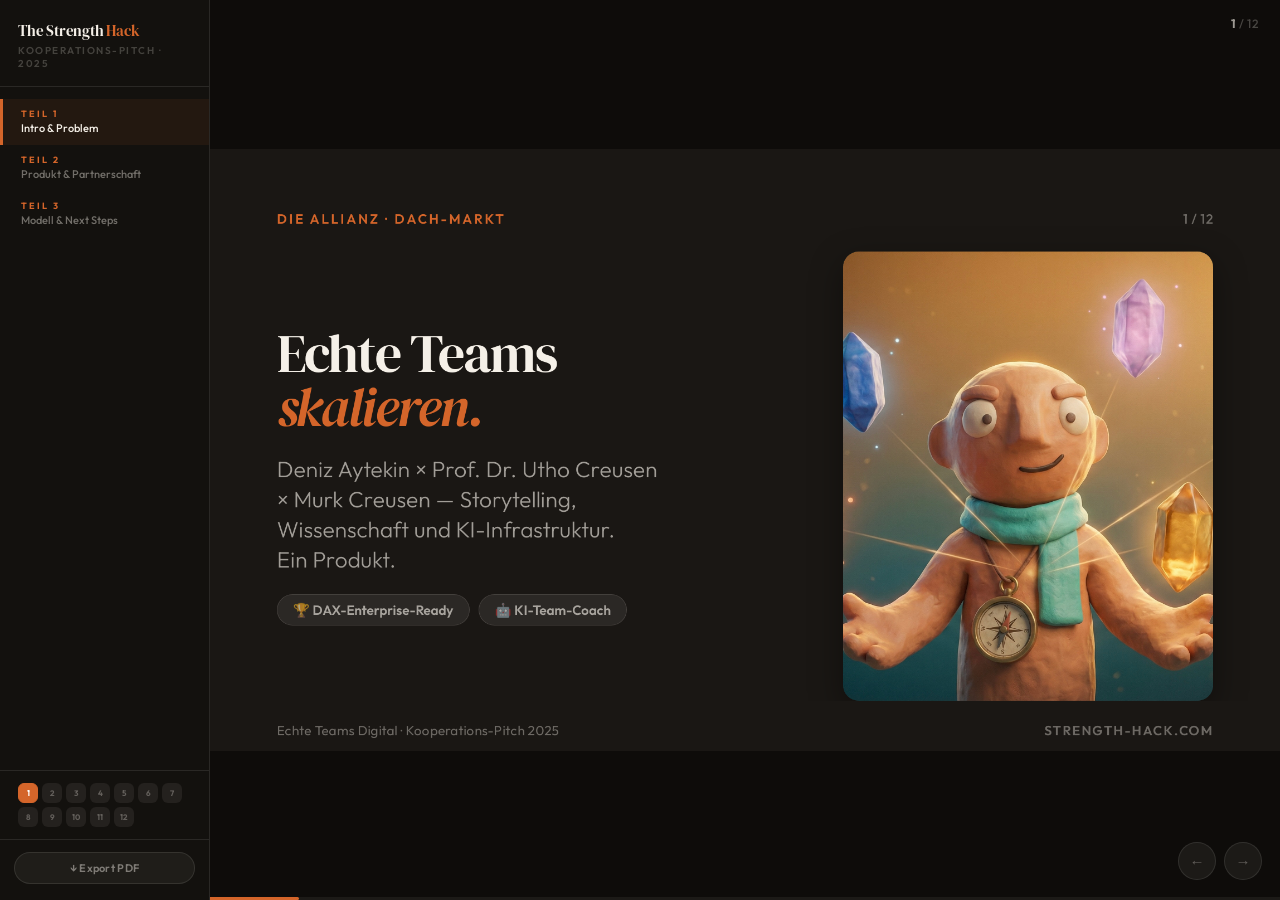
==== deniz-pitch.html @ 10a2f0cb "Convert deniz-pitch_1.html to Strength Hack HTML format Redesigns the 12-slide Echte Teams Digital p" ====
<!DOCTYPE html>
<html lang="de">
<head>
<meta charset="UTF-8">
<meta name="viewport" content="width=device-width, initial-scale=1.0">
<title>Echte Teams Digital — Kooperations-Pitch 2025</title>
<link rel="preconnect" href="https://fonts.googleapis.com">
<link rel="preconnect" href="https://fonts.gstatic.com" crossorigin>
<link href="https://fonts.googleapis.com/css2?family=DM+Serif+Display:ital@0;1&family=Outfit:wght@300;400;500;600;700&display=swap" rel="stylesheet">
<style>
/* ============================================================
   Echte Teams Digital — Kooperations-Pitch
   Canvas: 1920 × 1080 px, scaled to viewport by JS
   Sidebar: 210 px | Stage: remainder
   ============================================================ */

:root {
  --font-dm-serif: 'DM Serif Display', Georgia, 'Times New Roman', serif;
  --font-outfit:   'Outfit', -apple-system, BlinkMacSystemFont, sans-serif;

  /* Brand */
  --orange:       #D4652A;
  --orange-soft:  rgba(212,101,42,0.12);
  --orange-line:  rgba(212,101,42,0.30);
  --charcoal:     #1A1714;
  --card-dark:    #242018;
  --cream:        #FDFBF7;
  --beige:        #F5F0E8;
  --ink:          #2C2824;
  --ink-2:        #7A7168;
  --on-dark:      #F5F0E8;
  --on-dark-2:    rgba(245,240,232,0.62);
  --on-dark-3:    rgba(245,240,232,0.38);
  --on-dark-line: rgba(245,240,232,0.10);

  /* Type scale — 1920 × 1080 projection */
  --type-display: 132px;
  --type-title:    88px;
  --type-h2:       72px;
  --type-quote:    56px;
  --type-stat:    220px;
  --type-sub:      40px;
  --type-body:     30px;
  --type-small:    24px;
  --type-eyebrow:  24px;

  /* Spacing */
  --pad-x:      120px;
  --pad-top:    110px;
  --pad-bottom:  90px;
  --gap-title:   44px;
  --gap-item:    28px;

  --sidebar-w:  210px;
}

*, *::before, *::after { margin: 0; padding: 0; box-sizing: border-box; }
html, body {
  height: 100vh; width: 100vw;
  overflow: hidden;
  background: #0E0C0A;
  font-family: var(--font-outfit);
  -webkit-font-smoothing: antialiased;
  -moz-osx-font-smoothing: grayscale;
}

/* ══════════════════════════════════════════════════════════════
   APP SHELL
   ══════════════════════════════════════════════════════════════ */
.app { display: flex; height: 100vh; width: 100vw; }

/* ══════════════════════════════════════════════════════════════
   SIDEBAR
   ══════════════════════════════════════════════════════════════ */
.sidebar {
  width: var(--sidebar-w);
  flex-shrink: 0;
  background: #13110e;
  border-right: 1px solid var(--on-dark-line);
  display: flex;
  flex-direction: column;
  overflow: hidden;
  z-index: 10;
}

.sb-logo {
  padding: 20px 18px 16px;
  border-bottom: 1px solid var(--on-dark-line);
  flex-shrink: 0;
}
.sb-logo-name {
  font-family: var(--font-dm-serif);
  font-size: 15px;
  color: var(--on-dark);
  letter-spacing: -0.2px;
}
.sb-logo-name span { color: var(--orange); }
.sb-logo-sub {
  font-size: 10px;
  font-weight: 600;
  letter-spacing: 1.5px;
  text-transform: uppercase;
  color: rgba(245,240,232,0.22);
  margin-top: 3px;
}

.sb-chapters { flex: 1; overflow-y: auto; padding: 12px 0; }
.sb-ch {
  padding: 9px 18px;
  cursor: pointer;
  border-left: 3px solid transparent;
  transition: all 0.2s;
}
.sb-ch:hover { background: rgba(245,240,232,0.04); }
.sb-ch.active {
  border-left-color: var(--orange);
  background: rgba(212,101,42,0.08);
}
.sb-ch-num {
  font-size: 9px;
  font-weight: 700;
  letter-spacing: 2px;
  text-transform: uppercase;
  color: var(--orange);
  margin-bottom: 2px;
}
.sb-ch-title {
  font-size: 11px;
  font-weight: 500;
  color: rgba(245,240,232,0.42);
  line-height: 1.35;
}
.sb-ch.active .sb-ch-title { color: var(--on-dark); }

.sb-dots {
  padding: 12px 18px;
  border-top: 1px solid var(--on-dark-line);
  flex-shrink: 0;
}
.sb-dots-wrap { display: flex; flex-wrap: wrap; gap: 4px; }
.sb-dot {
  width: 20px;
  height: 20px;
  border-radius: 6px;
  background: rgba(245,240,232,0.07);
  border: 1px solid transparent;
  display: flex;
  align-items: center;
  justify-content: center;
  font-size: 8px;
  font-weight: 700;
  color: rgba(245,240,232,0.3);
  cursor: pointer;
  transition: all 0.2s;
}
.sb-dot:hover { background: rgba(245,240,232,0.14); }
.sb-dot.active { background: var(--orange); color: #fff; border-color: var(--orange); }

.sb-footer {
  padding: 12px 14px 16px;
  border-top: 1px solid var(--on-dark-line);
  flex-shrink: 0;
  display: flex;
  flex-direction: column;
  gap: 6px;
}
.mode-btn {
  display: flex;
  align-items: center;
  justify-content: center;
  gap: 7px;
  padding: 8px 12px;
  border-radius: 980px;
  border: 1px solid var(--on-dark-line);
  background: rgba(245,240,232,0.05);
  cursor: pointer;
  font-family: var(--font-outfit);
  font-size: 11px;
  font-weight: 600;
  color: rgba(245,240,232,0.45);
  letter-spacing: 0.3px;
  transition: all 0.2s ease;
}
.mode-btn:hover { background: rgba(245,240,232,0.1); color: rgba(245,240,232,0.7); }

/* ══════════════════════════════════════════════════════════════
   STAGE
   ══════════════════════════════════════════════════════════════ */
.stage {
  flex: 1;
  position: relative;
  overflow: hidden;
  background: #0E0C0A;
}

.counter {
  position: absolute;
  top: 16px;
  right: 22px;
  z-index: 50;
  font-size: 12px;
  font-weight: 500;
  letter-spacing: 0.5px;
  color: rgba(245,240,232,0.25);
  pointer-events: none;
}
.counter .n { color: rgba(245,240,232,0.62); font-weight: 700; }

.arr {
  position: absolute;
  bottom: 20px;
  z-index: 50;
  width: 38px;
  height: 38px;
  border-radius: 50%;
  background: rgba(245,240,232,0.06);
  border: 1px solid var(--on-dark-line);
  display: flex;
  align-items: center;
  justify-content: center;
  cursor: pointer;
  color: rgba(245,240,232,0.32);
  font-size: 15px;
  transition: all 0.2s;
  user-select: none;
}
.arr:hover { background: rgba(212,101,42,0.18); border-color: rgba(212,101,42,0.4); color: var(--orange); }
.arr-prev { right: 64px; }
.arr-next { right: 18px; }

/* ══════════════════════════════════════════════════════════════
   SLIDES WRAPPER
   ══════════════════════════════════════════════════════════════ */
.slides-wrap {
  position: absolute;
  inset: 0;
}

/* ══════════════════════════════════════════════════════════════
   SLIDE BASE — 1920 × 1080 fixed canvas
   ══════════════════════════════════════════════════════════════ */
.slide {
  position: absolute;
  width: 1920px;
  height: 1080px;
  background: var(--charcoal);
  color: var(--on-dark);
  overflow: hidden;
  opacity: 0;
  pointer-events: none;
  will-change: transform;
  font-family: var(--font-outfit);
  -webkit-font-smoothing: antialiased;
}
.slide.active { opacity: 1; pointer-events: auto; }
.slide.beige  { background: var(--beige);  color: var(--ink); }
.slide.light  { background: var(--cream);  color: var(--ink); }

/* ══════════════════════════════════════════════════════════════
   FRAME — clipped above the bottom-bar zone
   ══════════════════════════════════════════════════════════════ */
.frame {
  position: absolute;
  top: 0; left: 0; right: 0;
  bottom: var(--pad-bottom);
  padding: var(--pad-top) var(--pad-x) 0;
  display: flex;
  flex-direction: column;
  overflow: hidden;
}
.frame.between { justify-content: space-between; }
.frame.center  { justify-content: center; align-items: center; }

/* ══════════════════════════════════════════════════════════════
   TOP BAR — first child of .frame
   ══════════════════════════════════════════════════════════════ */
.top-bar {
  display: flex;
  align-items: center;
  justify-content: space-between;
  margin-bottom: var(--gap-title);
  flex-shrink: 0;
  height: 30px;
}

.page-num {
  font-family: var(--font-outfit);
  font-size: var(--type-small);
  font-weight: 500;
  letter-spacing: 0.5px;
  color: var(--on-dark-3);
}
.slide.beige .page-num,
.slide.light .page-num { color: var(--ink-2); }

/* ══════════════════════════════════════════════════════════════
   BOTTOM BAR — OUTSIDE .frame, sibling
   ══════════════════════════════════════════════════════════════ */
.bottom-bar {
  position: absolute;
  bottom: 22px;
  left: var(--pad-x);
  right: var(--pad-x);
  display: flex;
  align-items: center;
  justify-content: space-between;
  font-family: var(--font-outfit);
  font-size: var(--type-small);
  font-weight: 400;
  letter-spacing: 0.3px;
  color: var(--on-dark-3);
}
.slide.beige .bottom-bar,
.slide.light .bottom-bar { color: var(--ink-2); }

.source-line {
  font-weight: 600;
  letter-spacing: 2.5px;
  text-transform: uppercase;
  font-size: var(--type-small);
}

/* ══════════════════════════════════════════════════════════════
   TYPOGRAPHY
   ══════════════════════════════════════════════════════════════ */
.eyebrow {
  font-family: var(--font-outfit);
  font-size: var(--type-eyebrow);
  font-weight: 600;
  letter-spacing: 4px;
  text-transform: uppercase;
  color: var(--orange);
  line-height: 1;
}

.display {
  font-family: var(--font-dm-serif);
  font-size: var(--type-display);
  font-weight: 400;
  letter-spacing: -3px;
  line-height: 1.0;
  text-wrap: balance;
}
.h2 {
  font-family: var(--font-dm-serif);
  font-size: var(--type-h2);
  font-weight: 400;
  letter-spacing: -1.2px;
  line-height: 1.06;
  text-wrap: balance;
}
em.accent {
  font-style: italic;
  color: var(--orange);
}

.sub {
  font-family: var(--font-outfit);
  font-weight: 300;
  font-size: var(--type-sub);
  line-height: 1.35;
  color: var(--on-dark-2);
  text-wrap: pretty;
}
.slide.beige .sub,
.slide.light .sub { color: var(--ink-2); }

.body {
  font-family: var(--font-outfit);
  font-size: var(--type-body);
  line-height: 1.55;
  color: var(--on-dark-2);
}
.slide.beige .body,
.slide.light .body { color: var(--ink-2); }

.small {
  font-family: var(--font-outfit);
  font-size: var(--type-small);
  line-height: 1.5;
  color: var(--on-dark-3);
}
.slide.beige .small,
.slide.light .small { color: var(--ink-2); }

/* ══════════════════════════════════════════════════════════════
   LAYOUT HELPERS
   ══════════════════════════════════════════════════════════════ */
.grid-2 {
  display: grid;
  grid-template-columns: 1fr 1fr;
  gap: 80px;
  align-items: center;
  flex: 1;
  min-height: 0;
}
.grid-2-58 {
  display: grid;
  grid-template-columns: 58fr 42fr;
  gap: 100px;
  align-items: center;
  flex: 1;
  min-height: 0;
}
.grid-3 {
  display: grid;
  grid-template-columns: repeat(3, 1fr);
  gap: var(--gap-item);
  flex: 1;
  min-height: 0;
  align-items: stretch;
}
.grid-4 {
  display: grid;
  grid-template-columns: repeat(2, 1fr);
  gap: var(--gap-item);
  flex: 1;
  min-height: 0;
  align-items: stretch;
}
.stack { display: flex; flex-direction: column; }

/* ══════════════════════════════════════════════════════════════
   HERO IMAGE FRAME
   ══════════════════════════════════════════════════════════════ */
.hero-image {
  align-self: stretch;
  width: 100%;
  border-radius: 28px;
  overflow: hidden;
  background: #20322F;
  box-shadow: 0 20px 60px rgba(0,0,0,0.4);
}
.hero-image img {
  width: 100%;
  height: 100%;
  object-fit: cover;
  display: block;
}

/* ══════════════════════════════════════════════════════════════
   CARDS
   ══════════════════════════════════════════════════════════════ */
.card-dark {
  background: var(--card-dark);
  border: 1px solid var(--on-dark-line);
  border-radius: 24px;
  padding: 36px 36px;
}
.card-dark-accent {
  background: var(--orange-soft);
  border: 1.5px solid var(--orange-line);
  border-radius: 24px;
  padding: 36px 36px;
}
.card-light {
  background: #fff;
  border: 1px solid rgba(44,40,36,0.08);
  border-radius: 24px;
  padding: 36px 36px;
}
.card-beige {
  background: var(--beige);
  border-radius: 24px;
  padding: 36px 36px;
}

/* Feature cards in grid-3 */
.feat-card {
  border-radius: 24px;
  padding: 44px 36px;
  display: flex;
  flex-direction: column;
  gap: 20px;
}
.feat-card.dark  { background: var(--card-dark); border: 1px solid var(--on-dark-line); }
.feat-card.orange { background: var(--orange-soft); border: 1.5px solid var(--orange-line); }
.feat-card.white { background: #fff; border: 1px solid rgba(44,40,36,0.08); }

.card-label {
  font-family: var(--font-outfit);
  font-size: var(--type-small);
  font-weight: 700;
  letter-spacing: 3px;
  text-transform: uppercase;
  color: var(--orange);
}
.card-title {
  font-family: var(--font-dm-serif);
  font-size: 48px;
  font-weight: 400;
  letter-spacing: -0.8px;
  color: var(--on-dark);
  line-height: 1.1;
}
.slide.beige .card-title,
.slide.light .card-title { color: var(--ink); }
.feat-card.white .card-title,
.feat-card.orange .card-title { color: var(--ink); }

.card-body {
  font-family: var(--font-outfit);
  font-size: var(--type-body);
  font-weight: 300;
  line-height: 1.5;
  color: var(--on-dark-2);
}
.slide.beige .card-body,
.slide.light .card-body { color: var(--ink-2); }
.feat-card.white .card-body,
.feat-card.orange .card-body { color: var(--ink-2); }

/* ══════════════════════════════════════════════════════════════
   PILL TAGS
   ══════════════════════════════════════════════════════════════ */
.pill {
  display: inline-flex;
  align-items: center;
  gap: 10px;
  font-family: var(--font-outfit);
  font-size: var(--type-small);
  font-weight: 600;
  background: rgba(245,240,232,0.08);
  color: var(--on-dark-2);
  border: 1px solid rgba(245,240,232,0.14);
  border-radius: 980px;
  padding: 12px 28px;
}

/* ══════════════════════════════════════════════════════════════
   FEATURE ROW (S04 product match)
   ══════════════════════════════════════════════════════════════ */
.feat-row {
  display: flex;
  align-items: flex-start;
  gap: 24px;
  padding: 24px 0;
  border-bottom: 1px solid rgba(44,40,36,0.10);
}
.feat-row:last-child { border-bottom: none; }
.feat-row-icon {
  width: 48px;
  height: 48px;
  border-radius: 14px;
  background: var(--orange-soft);
  border: 1px solid var(--orange-line);
  display: flex;
  align-items: center;
  justify-content: center;
  font-size: 24px;
  flex-shrink: 0;
  margin-top: 2px;
}
.feat-row-title {
  font-family: var(--font-dm-serif);
  font-size: 36px;
  letter-spacing: -0.4px;
  color: var(--ink);
  line-height: 1.1;
  margin-bottom: 6px;
}
.feat-row-sub {
  font-size: var(--type-body);
  color: var(--ink-2);
  line-height: 1.4;
}

/* ══════════════════════════════════════════════════════════════
   STEP ROW (S08 phase 1 model)
   ══════════════════════════════════════════════════════════════ */
.step-row {
  display: flex;
  align-items: center;
  gap: 40px;
  padding: 28px 40px;
  border-radius: 20px;
  background: var(--card-dark);
  border: 1px solid var(--on-dark-line);
}
.step-row.hl {
  background: var(--orange-soft);
  border: 1.5px solid var(--orange-line);
}
.step-num {
  font-family: var(--font-dm-serif);
  font-size: 56px;
  color: var(--orange);
  line-height: 1;
  flex-shrink: 0;
  letter-spacing: -1px;
  width: 72px;
}
.step-title {
  font-family: var(--font-dm-serif);
  font-size: 40px;
  letter-spacing: -0.5px;
  color: var(--on-dark);
  margin-bottom: 8px;
  line-height: 1.1;
}
.step-body {
  font-size: var(--type-body);
  line-height: 1.4;
  color: var(--on-dark-2);
}

/* ══════════════════════════════════════════════════════════════
   SPLIT BAR (S09 revenue)
   ══════════════════════════════════════════════════════════════ */
.split-bar {
  display: flex;
  align-items: stretch;
  border-radius: 14px;
  overflow: hidden;
  height: 100px;
  margin: 4px 0;
}
.split-seg {
  display: flex;
  align-items: center;
  justify-content: center;
  flex-direction: column;
  gap: 4px;
}
.split-pct {
  font-family: var(--font-dm-serif);
  font-size: 44px;
  letter-spacing: -1px;
  line-height: 1;
  font-weight: 400;
}
.split-lbl {
  font-family: var(--font-outfit);
  font-size: var(--type-small);
  font-weight: 500;
}

/* ══════════════════════════════════════════════════════════════
   PHASE BOXES (S10 GmbH roadmap)
   ══════════════════════════════════════════════════════════════ */
.phase-box {
  border-radius: 24px;
  border: 2px solid;
  padding: 44px 48px;
  display: flex;
  flex-direction: column;
  gap: 24px;
}
.phase-box.active-phase {
  border-color: var(--orange-line);
  background: var(--orange-soft);
}
.phase-box.future-phase {
  border-color: var(--on-dark-line);
  background: rgba(245,240,232,0.03);
}
.phase-label {
  font-family: var(--font-outfit);
  font-size: var(--type-small);
  font-weight: 700;
  letter-spacing: 4px;
  text-transform: uppercase;
}
.phase-box.active-phase .phase-label { color: var(--orange); }
.phase-box.future-phase .phase-label { color: var(--on-dark-3); }
.phase-heading {
  font-family: var(--font-dm-serif);
  font-size: 56px;
  font-weight: 400;
  letter-spacing: -1px;
  line-height: 1.1;
}
.phase-box.active-phase .phase-heading { color: var(--on-dark); }
.phase-box.future-phase .phase-heading { color: var(--on-dark-2); }
.phase-list {
  list-style: none;
  display: flex;
  flex-direction: column;
  gap: 16px;
}
.phase-list li {
  font-family: var(--font-outfit);
  font-size: var(--type-body);
  font-weight: 300;
  display: flex;
  align-items: flex-start;
  gap: 16px;
  line-height: 1.4;
}
.phase-list li::before {
  content: '→';
  color: var(--orange);
  font-size: var(--type-body);
  flex-shrink: 0;
}
.phase-box.active-phase .phase-list li { color: var(--on-dark-2); }
.phase-box.future-phase .phase-list li { color: var(--on-dark-3); }

/* ══════════════════════════════════════════════════════════════
   CTA BUTTON
   ══════════════════════════════════════════════════════════════ */
.btn-solid {
  display: inline-flex;
  align-items: center;
  justify-content: center;
  padding: 24px 56px;
  font-family: var(--font-outfit);
  font-weight: 600;
  font-size: 28px;
  color: #fff;
  background: var(--orange);
  border: none;
  border-radius: 980px;
  cursor: pointer;
  text-decoration: none;
  box-shadow: 0 8px 32px rgba(212,101,42,0.28);
  letter-spacing: 0.3px;
}

/* ══════════════════════════════════════════════════════════════
   DIVIDER LINE
   ══════════════════════════════════════════════════════════════ */
.divider {
  width: 80px;
  height: 3px;
  background: var(--orange);
  border-radius: 2px;
  flex-shrink: 0;
}

/* ══════════════════════════════════════════════════════════════
   ANIMATIONS
   ══════════════════════════════════════════════════════════════ */
.slide.exiting {
  opacity: 0;
  transition: opacity 0.25s cubic-bezier(0.25,0.46,0.45,0.94);
}

@keyframes staggerFadeUp {
  from { opacity: 0; transform: translateY(26px); }
  to   { opacity: 1; transform: translateY(0); }
}
[data-a] { opacity: 0; }
.slide.active [data-a] {
  animation: staggerFadeUp 0.58s cubic-bezier(0.25,0.46,0.45,0.94) both;
}
.slide.active [data-a="1"] { animation-delay:   0ms; }
.slide.active [data-a="2"] { animation-delay:  80ms; }
.slide.active [data-a="3"] { animation-delay: 160ms; }
.slide.active [data-a="4"] { animation-delay: 240ms; }
.slide.active [data-a="5"] { animation-delay: 320ms; }
.slide.active [data-a="6"] { animation-delay: 400ms; }

.feat-card, .card-dark, .card-dark-accent, .card-light, .card-beige, .step-row {
  transition: transform 0.26s cubic-bezier(0.25,0.46,0.45,0.94),
              box-shadow 0.26s cubic-bezier(0.25,0.46,0.45,0.94);
}
.feat-card:hover  { transform: translateY(-6px); box-shadow: 0 18px 44px rgba(0,0,0,0.16); }
.card-dark:hover  { transform: translateY(-6px); box-shadow: 0 18px 44px rgba(0,0,0,0.28); }
.card-light:hover { transform: translateY(-6px); box-shadow: 0 18px 44px rgba(44,40,36,0.10); }

/* ══════════════════════════════════════════════════════════════
   PROGRESS BAR
   ══════════════════════════════════════════════════════════════ */
.progress-bar {
  position: fixed; bottom: 0;
  left: var(--sidebar-w); right: 0;
  height: 3px;
  background: rgba(245,240,232,0.06);
  z-index: 200; pointer-events: none;
}
.progress-fill {
  height: 100%; background: var(--orange);
  width: 0%;
  transition: width 0.45s cubic-bezier(0.25,0.46,0.45,0.94);
  border-radius: 0 2px 2px 0;
}

/* ══════════════════════════════════════════════════════════════
   PRINT / PDF EXPORT
   ══════════════════════════════════════════════════════════════ */
@media print {
  @page { size: 1920px 1080px; margin: 0; }
  * { -webkit-print-color-adjust: exact !important; print-color-adjust: exact !important; }
  .sidebar, .arr, .counter, #exportBtn { display: none !important; }
  body, html { width: 1920px !important; height: auto !important; overflow: visible !important; }
  .app { display: block !important; width: 1920px !important; height: auto !important; }
  .stage {
    display: block !important;
    margin-left: 0 !important;
    overflow: visible !important;
    width: 1920px !important;
    height: auto !important;
    background: transparent !important;
  }
  .slides-wrap {
    position: static !important;
    width: 1920px !important;
    height: auto !important;
    overflow: visible !important;
  }
  .slide {
    position: relative !important;
    transform: none !important;
    left: 0 !important;
    top: 0 !important;
    opacity: 1 !important;
    pointer-events: auto !important;
    width: 1920px !important;
    height: 1080px !important;
    page-break-after: always;
    break-after: page;
    overflow: hidden !important;
    display: block !important;
  }
  .slide[data-skip-print] { display: none !important; }
  .hero-image { box-shadow: none !important; }
  .btn-solid  { box-shadow: none !important; }
  * { animation: none !important; transition: none !important; }
  [data-a] { opacity: 1 !important; transform: none !important; }
  .progress-bar { display: none !important; }
}
</style>
</head>
<body>

<div class="app">

  <!-- ════════════════════════════════════════════════════════════
       SIDEBAR
       ════════════════════════════════════════════════════════════ -->
  <aside class="sidebar">
    <div class="sb-logo">
      <div class="sb-logo-name">The Strength <span>Hack</span></div>
      <div class="sb-logo-sub">Kooperations-Pitch · 2025</div>
    </div>

    <div class="sb-chapters" id="sbCh">
      <div class="sb-ch active" onclick="goChapter(0)">
        <div class="sb-ch-num">Teil 1</div>
        <div class="sb-ch-title">Intro &amp; Problem</div>
      </div>
      <div class="sb-ch" onclick="goChapter(1)">
        <div class="sb-ch-num">Teil 2</div>
        <div class="sb-ch-title">Produkt &amp; Partnerschaft</div>
      </div>
      <div class="sb-ch" onclick="goChapter(2)">
        <div class="sb-ch-num">Teil 3</div>
        <div class="sb-ch-title">Modell &amp; Next Steps</div>
      </div>
    </div>

    <div class="sb-dots">
      <div class="sb-dots-wrap" id="sbDots"></div>
    </div>

    <div class="sb-footer">
      <button class="mode-btn" id="exportBtn" onclick="exportPDF()">↓ Export PDF</button>
    </div>
  </aside>

  <!-- ════════════════════════════════════════════════════════════
       STAGE
       ════════════════════════════════════════════════════════════ -->
  <main class="stage">
    <div class="counter"><span class="n" id="cCur">1</span> / <span id="cTot">12</span></div>
    <button class="arr arr-prev" onclick="go(-1)">←</button>
    <button class="arr arr-next" onclick="go(1)">→</button>

    <div class="slides-wrap" id="slidesWrap">

      <!-- ══════════════════════════════════════════════════════
           SLIDE 01 · Titel — dark, hero split
           Ch1: Intro & Problem
           ══════════════════════════════════════════════════════ -->
      <div class="slide active" data-ch="1">
        <div class="frame between">

          <div class="top-bar">
            <div class="eyebrow">Die Allianz · DACH-Markt</div>
            <div class="page-num">1 / 12</div>
          </div>

          <div class="grid-2-58" style="gap:100px; align-items:center;">
            <div style="display:flex; flex-direction:column; gap:36px;">
              <h1 class="display" data-a="1" style="font-size:96px; max-width:860px;">
                Echte Teams<br/><em class="accent">skalieren.</em>
              </h1>
              <p class="sub" data-a="2" style="max-width:720px;">
                Deniz Aytekin × Prof. Dr. Utho Creusen × Murk Creusen — Storytelling, Wissenschaft und KI-Infrastruktur. Ein Produkt.
              </p>
              <div data-a="3" style="display:flex; gap:16px; flex-wrap:wrap;">
                <span class="pill">🏆 DAX-Enterprise-Ready</span>
                <span class="pill">🤖 KI-Team-Coach</span>
              </div>
            </div>
            <div class="hero-image" data-a="4">
              <img src="assets/milo-hero.jpg" alt="Milo">
            </div>
          </div>

        </div>
        <div class="bottom-bar">
          <div>Echte Teams Digital · Kooperations-Pitch 2025</div>
          <div class="source-line">strength-hack.com</div>
        </div>
      </div>


      <!-- ══════════════════════════════════════════════════════
           SLIDE 02 · Problem — light, split + problem cards
           Ch1: Intro & Problem
           ══════════════════════════════════════════════════════ -->
      <div class="slide light" data-ch="1">
        <div class="frame between">

          <div class="top-bar">
            <div class="eyebrow">Workshop-Amnesie</div>
            <div class="page-num">2 / 12</div>
          </div>

          <div class="grid-2-58" style="gap:100px; align-items:center;">
            <div style="display:flex; flex-direction:column; gap:32px;">
              <h2 class="h2" data-a="1" style="max-width:760px;">
                Exzellente Keynotes. Und dann? <em class="accent">Schweigen.</em>
              </h2>
              <p class="sub" data-a="2" style="max-width:680px;">
                Coaching-Plattformen und Live-Workshops verpuffen nach wenigen Wochen. Der Alltag verschluckt die besten Impulse.
              </p>
              <div class="divider" data-a="3"></div>
              <p class="body" data-a="3" style="max-width:680px;">
                CoachHub, BetterUp, Gallup — alle fokussieren auf das <strong>Individuum</strong>. Niemand digitalisiert das wichtigste Asset moderner Unternehmen: <strong>Team-Performance.</strong>
              </p>
            </div>
            <div data-a="4" style="display:flex; flex-direction:column; gap:28px; align-self:center;">
              <div class="card-light" style="border-color:rgba(44,40,36,0.10);">
                <div class="card-label" style="margin-bottom:12px;">Problem 01</div>
                <div class="card-title">Zeit gegen Geld</div>
                <div class="card-body" style="margin-top:12px;">Keynotes und Workshops sind an Deniz' Präsenz gebunden — nicht skalierbar, nicht persistent.</div>
              </div>
              <div class="card-beige">
                <div class="card-label" style="margin-bottom:12px;">Problem 02</div>
                <div class="card-title">Keine Persistenz</div>
                <div class="card-body" style="margin-top:12px;">Ohne digitales Betriebssystem verschwinden Erkenntnisse nach 3 Wochen im Unternehmensalltag.</div>
              </div>
            </div>
          </div>

        </div>
        <div class="bottom-bar">
          <div>Das Problem</div>
          <div class="source-line">strength-hack.com</div>
        </div>
      </div>


      <!-- ══════════════════════════════════════════════════════
           SLIDE 03 · Synergie — dark, centered header + grid-3
           Ch1: Intro & Problem
           ══════════════════════════════════════════════════════ -->
      <div class="slide" data-ch="1">
        <div class="frame between">

          <div class="top-bar">
            <div class="eyebrow">Das Credibility-Kraftwerk</div>
            <div class="page-num">3 / 12</div>
          </div>

          <div data-a="1" style="text-align:center; flex-shrink:0;">
            <h2 class="h2" style="font-size:64px; max-width:1300px; margin:0 auto;">
              Storytelling + Wissenschaft + Tech =<br/><em class="accent">unschlagbare Marktposition.</em>
            </h2>
          </div>

          <div class="grid-3" data-a="2">
            <div class="feat-card dark">
              <div class="card-label">Deniz Aytekin</div>
              <div class="card-title">Emotionale Bühne</div>
              <div class="card-body">Mitreißendes Storytelling, direkter C-Level-Zugang, Praxiserfahrung unter absolutem Druck.</div>
            </div>
            <div class="feat-card orange">
              <div class="card-label">Prof. Dr. Utho Creusen</div>
              <div class="card-title" style="color:var(--ink);">Akademisches Fundament</div>
              <div class="card-body" style="color:var(--ink-2);">SpringerGabler-Bücher, Positive Psychologie, universitäre Verankerung — die Schwere, die HR-Einkäufer brauchen.</div>
            </div>
            <div class="feat-card dark">
              <div class="card-label">Murk Creusen</div>
              <div class="card-title">KI-Infrastruktur</div>
              <div class="card-body">Schlüsselfertige Enterprise-SaaS, DAX-skalierfähig ab Tag 1, vollständige Tech-Integration.</div>
            </div>
          </div>

        </div>
        <div class="bottom-bar">
          <div>Drei Stärken · Ein Produkt</div>
          <div class="source-line">strength-hack.com</div>
        </div>
      </div>


      <!-- ══════════════════════════════════════════════════════
           SLIDE 04 · Produkt-Match — beige, hero split
           Ch2: Produkt & Partnerschaft
           ══════════════════════════════════════════════════════ -->
      <div class="slide beige" data-ch="2">
        <div class="frame between">

          <div class="top-bar">
            <div class="eyebrow">Nahtlose Integration</div>
            <div class="page-num">4 / 12</div>
          </div>

          <div class="grid-2-58" style="gap:100px; align-items:center;">
            <div>
              <h2 class="h2" data-a="1" style="margin-bottom:36px; max-width:720px;">
                Gebaut für<br/><em class="accent">Echte Teams.</em>
              </h2>
              <p class="sub" data-a="2" style="margin-bottom:40px; max-width:680px;">
                Die Plattform ist technologisch exakt auf das Framework von Echte Teams zugeschnitten — kein Umbau, keine Kompromisse.
              </p>
              <div data-a="3">
                <div class="feat-row">
                  <div class="feat-row-icon">🔵</div>
                  <div>
                    <div class="feat-row-title">Visueller Matching-Kompass</div>
                    <div class="feat-row-sub">Stärken-Gaps auf einen Blick — sofort handlungsfähig</div>
                  </div>
                </div>
                <div class="feat-row">
                  <div class="feat-row-icon">⚡</div>
                  <div>
                    <div class="feat-row-title">Tuckman-Turbo</div>
                    <div class="feat-row-sub">Storming &amp; Norming — verkürzt auf Rekordzeit</div>
                  </div>
                </div>
                <div class="feat-row">
                  <div class="feat-row-icon">🛡️</div>
                  <div>
                    <div class="feat-row-title">Psychological Safety</div>
                    <div class="feat-row-sub">Messbar, moderierbar, für jeden Workshop direkt nutzbar</div>
                  </div>
                </div>
              </div>
            </div>
            <div class="hero-image" data-a="4">
              <img src="assets/milo-teamwork.jpg" alt="Milo Teamwork">
            </div>
          </div>

        </div>
        <div class="bottom-bar">
          <div>Produkt-Match</div>
          <div class="source-line">strength-hack.com</div>
        </div>
      </div>


      <!-- ══════════════════════════════════════════════════════
           SLIDE 05 · KI-Coach — dark, hero split (image right)
           Ch2: Produkt & Partnerschaft
           ══════════════════════════════════════════════════════ -->
      <div class="slide" data-ch="2">
        <div class="frame between">

          <div class="top-bar">
            <div class="eyebrow">24/7 · Always-On</div>
            <div class="page-num">5 / 12</div>
          </div>

          <div class="grid-2-58" style="gap:100px; align-items:center;">
            <div style="display:flex; flex-direction:column; gap:32px;">
              <h2 class="h2" data-a="1" style="max-width:720px;">
                Deine Impulse.<br/><em class="accent">Immer präsent.</em>
              </h2>
              <p class="sub" data-a="2" style="max-width:680px;">
                Der integrierte KI-Team-Coach hält Deniz' Keynote-Erkenntnisse im Unternehmensalltag am Leben — ohne dass Deniz im Raum sein muss.
              </p>
              <div class="divider" data-a="3"></div>
              <p class="body" data-a="3" style="max-width:680px;">
                Personalisierte Stärken-Nudges, wöchentliche Fokus-Hinweise, Konflikt-Coaching — direkt aus der App, in Echtzeit.
              </p>
            </div>
            <div class="hero-image" data-a="4">
              <img src="assets/milo-strengths.jpg" alt="Milo Strengths">
            </div>
          </div>

        </div>
        <div class="bottom-bar">
          <div>KI-Team-Coach</div>
          <div class="source-line">strength-hack.com</div>
        </div>
      </div>


      <!-- ══════════════════════════════════════════════════════
           SLIDE 06 · Enterprise Ready — light, header + 2×2 cards
           Ch2: Produkt & Partnerschaft
           ══════════════════════════════════════════════════════ -->
      <div class="slide light" data-ch="2">
        <div class="frame between">

          <div class="top-bar">
            <div class="eyebrow">Kein Startup-Risiko</div>
            <div class="page-num">6 / 12</div>
          </div>

          <div data-a="1" style="flex-shrink:0;">
            <h2 class="h2" style="font-size:60px; margin-bottom:8px; max-width:1200px;">
              DAX-Konzern morgen. 10.000 Mitarbeiter.<br/><em class="accent">Kein Problem.</em>
            </h2>
          </div>

          <div class="grid-4" data-a="2">
            <div class="feat-card white">
              <div class="card-label">🚀 Sofort einsatzbereit</div>
              <div class="card-title">Vollständige Kern-Features</div>
              <div class="card-body">Matching-Kompass, Tuckman-Tracker, Psych-Safety-Dashboard — alles live und bereit für den ersten Enterprise-Pitch.</div>
            </div>
            <div class="feat-card white" style="background:var(--beige); border-color:transparent;">
              <div class="card-label">📈 Beliebig skalierbar</div>
              <div class="card-title">Tiefe Org-Hierarchie</div>
              <div class="card-body">Konzerne mit hunderten Unter-Teams lassen sich sauber abbilden. Deniz kann DAX-Entscheider morgen anrufen.</div>
            </div>
            <div class="feat-card white" style="background:var(--beige); border-color:transparent;">
              <div class="card-label">🏷️ Flexible Marke</div>
              <div class="card-title">White-Label bereit</div>
              <div class="card-body">Co-Branding oder vollständige White-Label-Lösung — fügt sich organisch in Echte Teams' Markenwelt ein.</div>
            </div>
            <div class="feat-card white">
              <div class="card-label">🛠️ Jetzt gestaltbar</div>
              <div class="card-title">Noch formbar</div>
              <div class="card-body">Spezifische Wünsche — z.B. exklusive Cohort-Features — können noch leicht integriert werden.</div>
            </div>
          </div>

        </div>
        <div class="bottom-bar">
          <div>Enterprise-Ready ab Tag 1</div>
          <div class="source-line">strength-hack.com</div>
        </div>
      </div>


      <!-- ══════════════════════════════════════════════════════
           SLIDE 07 · Warum Deniz — dark, split + 3 cards
           Ch2: Produkt & Partnerschaft
           ══════════════════════════════════════════════════════ -->
      <div class="slide" data-ch="2">
        <div class="frame between">

          <div class="top-bar">
            <div class="eyebrow">Einzigartige Position</div>
            <div class="page-num">7 / 12</div>
          </div>

          <div class="grid-2" style="gap:100px; align-items:center;">
            <div style="display:flex; flex-direction:column; gap:32px;">
              <h2 class="h2" data-a="1" style="max-width:700px;">
                Deniz ist das<br/><em class="accent">Missing Link.</em>
              </h2>
              <p class="sub" data-a="2" style="max-width:680px;">
                Kein Wettbewerber im DACH-Raum kombiniert Elite-Storytelling aus dem Profisport mit wissenschaftlich validierter Team-Coaching-Software.
              </p>
              <div class="divider" data-a="3"></div>
              <p class="body" data-a="3" style="max-width:660px;">
                Deniz liefert die emotionale Bühne und den C-Level-Zugang, den kein Produkt erkaufen kann.
              </p>
            </div>
            <div data-a="4" style="display:flex; flex-direction:column; gap:24px; align-self:center;">
              <div class="card-dark-accent">
                <div class="card-label" style="margin-bottom:12px;">🎤 Storytelling</div>
                <div class="card-body">Praxiserfahrung unter absolutem Druck — Entscheidungen im Fußball, übertragen auf Unternehmens-Teams.</div>
              </div>
              <div class="card-dark">
                <div class="card-label" style="margin-bottom:12px;">🤝 C-Level-Netzwerk</div>
                <div class="card-body">Direktzugang zu Entscheidern, die kein Kaltakquise-Tool erreicht.</div>
              </div>
              <div class="card-dark">
                <div class="card-label" style="margin-bottom:12px;">🏟️ Marke &amp; Reichweite</div>
                <div class="card-body">Echte Teams als Marke ist im DACH-Raum bekannt — ideale Grundlage für ein Co-Branding-Produkt.</div>
              </div>
            </div>
          </div>

        </div>
        <div class="bottom-bar">
          <div>Warum Deniz?</div>
          <div class="source-line">strength-hack.com</div>
        </div>
      </div>


      <!-- ══════════════════════════════════════════════════════
           SLIDE 08 · Phase 1 Modell — dark, header + stack
           Ch3: Modell & Next Steps
           ══════════════════════════════════════════════════════ -->
      <div class="slide" data-ch="3">
        <div class="frame between">

          <div class="top-bar">
            <div class="eyebrow">Speed-to-Market · Phase 1</div>
            <div class="page-num">8 / 12</div>
          </div>

          <div data-a="1" style="flex-shrink:0;">
            <h2 class="h2" style="margin-bottom:16px;">
              Risikofreier <em class="accent">Sofortstart.</em>
            </h2>
            <p class="sub" style="max-width:860px;">
              Keine GmbH-Gründung. Keine Bürokratie. Schlanke Kooperationsvereinbarung — und wir legen los.
            </p>
          </div>

          <div data-a="2" style="display:flex; flex-direction:column; gap:18px; flex:1; min-height:0; justify-content:flex-end; padding-bottom:8px;">
            <div class="step-row">
              <div class="step-num">01</div>
              <div>
                <div class="step-title">Deniz öffnet den Sales-Funnel</div>
                <div class="step-body">Keynotes, Netzwerk, Pitches bei C-Level-Entscheidern</div>
              </div>
            </div>
            <div class="step-row hl">
              <div class="step-num">02</div>
              <div>
                <div class="step-title">Wir liefern Technologie + Wissenschaft</div>
                <div class="step-body">App, KI-Coach, akademisches Fundament — alles inklusive, kein Risiko für Deniz</div>
              </div>
            </div>
            <div class="step-row">
              <div class="step-num">03</div>
              <div>
                <div class="step-title">Umsatz nach Verursacherprinzip aufteilen</div>
                <div class="step-body">Fair, transparent, vertraglich gesichert — ab dem ersten Euro</div>
              </div>
            </div>
          </div>

        </div>
        <div class="bottom-bar">
          <div>Modell Phase 1</div>
          <div class="source-line">strength-hack.com</div>
        </div>
      </div>


      <!-- ══════════════════════════════════════════════════════
           SLIDE 09 · Revenue Split — light, header + 2 cards
           Ch3: Modell & Next Steps
           ══════════════════════════════════════════════════════ -->
      <div class="slide light" data-ch="3">
        <div class="frame between">

          <div class="top-bar">
            <div class="eyebrow">Faire Aufteilung · Verursacherprinzip</div>
            <div class="page-num">9 / 12</div>
          </div>

          <div data-a="1" style="flex-shrink:0;">
            <h2 class="h2" style="margin-bottom:8px;">
              Wer macht, <em class="accent">der verdient.</em>
            </h2>
          </div>

          <div data-a="2" class="grid-2" style="gap:48px; align-items:stretch; flex:1; min-height:0;">
            <div class="card-light" style="display:flex; flex-direction:column; gap:20px; padding:44px 44px;">
              <div class="card-label">💻 Software-Lizenzen (SaaS)</div>
              <div class="split-bar">
                <div class="split-seg" style="flex:1; background:var(--orange); border-radius:10px 0 0 10px;">
                  <span class="split-pct" style="color:#fff;">50%</span>
                  <span class="split-lbl" style="color:rgba(255,255,255,0.75);">Deniz</span>
                </div>
                <div class="split-seg" style="flex:1; background:var(--beige); border-radius:0 10px 10px 0;">
                  <span class="split-pct" style="color:var(--ink);">50%</span>
                  <span class="split-lbl" style="color:var(--ink-2);">Strength Hack</span>
                </div>
              </div>
              <p class="body">Passives Einkommen auf alle Jahresabos, für die Deniz den Lead besorgt — auch wenn er gerade auf der Bühne steht.</p>
            </div>
            <div class="card-beige" style="display:flex; flex-direction:column; gap:20px; padding:44px 44px;">
              <div class="card-label">🎤 Coaching &amp; Live-Sessions</div>
              <div class="split-bar">
                <div class="split-seg" style="flex:4; background:var(--orange); border-radius:10px 0 0 10px;">
                  <span class="split-pct" style="color:#fff;">80%</span>
                  <span class="split-lbl" style="color:rgba(255,255,255,0.75);">Session-Leiter</span>
                </div>
                <div class="split-seg" style="flex:1; background:#fff; border-radius:0 10px 10px 0;">
                  <span class="split-pct" style="color:var(--ink);">20%</span>
                  <span class="split-lbl" style="color:var(--ink-2);">Vertrieb</span>
                </div>
              </div>
              <p class="body">Wer die operative Arbeit leistet, bekommt den Löwenanteil. Verhältnis dreht sich um, wenn unsere Trainer übernehmen.</p>
            </div>
          </div>

        </div>
        <div class="bottom-bar">
          <div>Revenue-Split</div>
          <div class="source-line">strength-hack.com</div>
        </div>
      </div>


      <!-- ══════════════════════════════════════════════════════
           SLIDE 10 · Phase 2 GmbH — dark, header + 2 phase boxes
           Ch3: Modell & Next Steps
           ══════════════════════════════════════════════════════ -->
      <div class="slide" data-ch="3">
        <div class="frame between">

          <div class="top-bar">
            <div class="eyebrow">Die Zukunftsvision</div>
            <div class="page-num">10 / 12</div>
          </div>

          <div data-a="1" style="flex-shrink:0;">
            <h2 class="h2" style="margin-bottom:8px;">
              Von der Allianz zur <em class="accent">gemeinsamen GmbH.</em>
            </h2>
          </div>

          <div data-a="2" class="grid-2" style="gap:40px; align-items:stretch; flex:1; min-height:0;">
            <div class="phase-box active-phase">
              <div class="phase-label">Phase 1 · Sofortstart</div>
              <div class="phase-heading">Revenue Share<br/>Allianz</div>
              <ul class="phase-list">
                <li>Schlanke Kooperationsvereinbarung</li>
                <li>Keine GmbH-Gründung nötig</li>
                <li>Sofortige Marktvalidierung</li>
                <li>50/50 auf SaaS-Lizenzen</li>
                <li>80/20 auf Live-Sessions</li>
              </ul>
            </div>
            <div class="phase-box future-phase">
              <div class="phase-label">Phase 2 · Die Zukunft</div>
              <div class="phase-heading">Echte Teams<br/>Digital GmbH</div>
              <ul class="phase-list">
                <li>Sobald Marktvalidierung erfolgt</li>
                <li>Gewinne aus Phase 1 als Kapital</li>
                <li>Investition in Performance-Marketing</li>
                <li>Festes Support-Personal</li>
                <li>Exklusive Feature-Entwicklung</li>
              </ul>
            </div>
          </div>

        </div>
        <div class="bottom-bar">
          <div>Phase 2 · GmbH-Vision</div>
          <div class="source-line">strength-hack.com</div>
        </div>
      </div>


      <!-- ══════════════════════════════════════════════════════
           SLIDE 11 · Vorteile — beige, split + 3 cards
           Ch3: Modell & Next Steps
           ══════════════════════════════════════════════════════ -->
      <div class="slide beige" data-ch="3">
        <div class="frame between">

          <div class="top-bar">
            <div class="eyebrow">Warum das unwiderstehlich ist</div>
            <div class="page-num">11 / 12</div>
          </div>

          <div class="grid-2-58" style="gap:100px; align-items:center;">
            <div style="display:flex; flex-direction:column; gap:32px;">
              <h2 class="h2" data-a="1" style="max-width:720px;">
                Für Deniz<br/><em class="accent">nur Upside.</em>
              </h2>
              <p class="sub" data-a="2" style="max-width:680px;">
                Null Entwicklungsrisiko. Volle Skalierung. Fokus auf die eigene Genie-Zone.
              </p>
            </div>
            <div data-a="3" style="display:flex; flex-direction:column; gap:24px; align-self:center;">
              <div class="card-light">
                <div class="card-label" style="margin-bottom:12px;">🚀 Kein Entwicklungsrisiko</div>
                <div class="card-body">DAX-taugliche Enterprise-Software inklusive KI ab Tag 1 — ohne einen Euro in Programmierer zu investieren.</div>
              </div>
              <div class="card-beige">
                <div class="card-label" style="margin-bottom:12px;">📈 Passives Einkommen</div>
                <div class="card-body">Software-Jahresabos laufen weiter, während Deniz auf der Bühne steht oder im Urlaub ist.</div>
              </div>
              <div class="card-light">
                <div class="card-label" style="margin-bottom:12px;">🎯 Fokus auf Genie-Zone</div>
                <div class="card-body">Sales, Storytelling, Keynotes — das ist Deniz' Job. Tech, Support und wissenschaftliches Backend: unser Job.</div>
              </div>
            </div>
          </div>

        </div>
        <div class="bottom-bar">
          <div>Deine Vorteile</div>
          <div class="source-line">strength-hack.com</div>
        </div>
      </div>


      <!-- ══════════════════════════════════════════════════════
           SLIDE 12 · CTA — dark, display + hero image
           Ch3: Modell & Next Steps
           ══════════════════════════════════════════════════════ -->
      <div class="slide" data-ch="3">
        <div class="frame between">

          <div class="top-bar">
            <div class="eyebrow">Lass uns starten</div>
            <div class="page-num">12 / 12</div>
          </div>

          <div class="grid-2-58" style="gap:100px; align-items:center;">
            <div style="display:flex; flex-direction:column; gap:36px;">
              <h1 class="display" data-a="1" style="font-size:96px; max-width:840px;">
                Gemeinsam den<br/><em class="accent">DACH-Markt</em><br/>definieren.
              </h1>
              <p class="sub" data-a="2" style="max-width:700px;">
                Ein Gespräch. Eine Vereinbarung. Und wir bringen Echte Teams auf jedes Unternehmens-Dashboard im DACH-Raum.
              </p>
              <div data-a="3" style="display:flex; gap:32px; align-items:center;">
                <a class="btn-solid" href="https://strength-hack.com">Kooperation starten</a>
                <span class="small">strength-hack.com</span>
              </div>
            </div>
            <div class="hero-image" data-a="4">
              <img src="assets/milo-growth.jpg" alt="Milo Growth">
            </div>
          </div>

        </div>
        <div class="bottom-bar">
          <div>Prof. Dr. Utho Creusen × Murk Creusen</div>
          <div class="source-line">strength-hack.com</div>
        </div>
      </div>


    </div><!-- /slides-wrap -->
  </main>

</div><!-- /app -->

<div class="progress-bar"><div class="progress-fill" id="progressFill"></div></div>

<script>
  /* ============================================================
     Navigation System
     ============================================================ */
  const SLIDES   = Array.from(document.querySelectorAll('.slide'));
  const CH_BTNS  = Array.from(document.querySelectorAll('.sb-ch'));
  const DOT_WRAP = document.getElementById('sbDots');
  const C_CUR    = document.getElementById('cCur');
  const C_TOT    = document.getElementById('cTot');

  /* Chapter start indices (0-based): Ch1=0, Ch2=3, Ch3=7 */
  const CH_START = [0, 3, 7];

  /* No 2h-only slides — all slides are core */
  const NEW_SLIDE_INDICES = new Set([]);

  let cur = 0;

  /* ── Scaling ──────────────────────────────────────────────── */
  function scaleSlides() {
    const stageW = window.innerWidth - 210;
    const stageH = window.innerHeight;
    const scale  = Math.min(stageW / 1920, stageH / 1080);
    const offX   = (stageW - 1920 * scale) / 2;
    const offY   = (stageH - 1080 * scale) / 2;
    SLIDES.forEach(s => {
      s.style.transform       = `scale(${scale})`;
      s.style.transformOrigin = 'top left';
      s.style.left            = offX + 'px';
      s.style.top             = offY + 'px';
    });
  }

  /* ── Navigation ───────────────────────────────────────────── */
  function go(delta) { goTo(cur + delta); }

  function goTo(idx) {
    if (idx < 0 || idx >= SLIDES.length || idx === cur) return;
    const out = SLIDES[cur];
    cur = idx;
    out.classList.add('exiting');
    SLIDES[cur].classList.add('active');
    setTimeout(() => out.classList.remove('active', 'exiting'), 280);
    updateUI();
    updateProgress();
  }

  function updateProgress() {
    const fill = document.getElementById('progressFill');
    if (fill) fill.style.width = ((cur + 1) / SLIDES.length * 100) + '%';
  }

  function goChapter(ch) { goTo(CH_START[ch]); }

  /* ── UI sync ──────────────────────────────────────────────── */
  function updateUI() {
    C_CUR.textContent = cur + 1;
    C_TOT.textContent = SLIDES.length;
    const ch = parseInt(SLIDES[cur].dataset.ch || '1') - 1;
    CH_BTNS.forEach((btn, i) => btn.classList.toggle('active', i === ch));
    document.querySelectorAll('.sb-dot').forEach((d, i) => {
      d.classList.toggle('active', i === cur);
    });
  }

  /* ── Build dot grid ───────────────────────────────────────── */
  function buildDots() {
    SLIDES.forEach((_, i) => {
      const d = document.createElement('div');
      d.className = 'sb-dot';
      d.textContent = i + 1;
      d.onclick = () => goTo(i);
      DOT_WRAP.appendChild(d);
    });
  }

  /* ── PDF Export ───────────────────────────────────────────── */
  function exportPDF() {
    window.print();
  }

  /* ── Keyboard ─────────────────────────────────────────────── */
  document.addEventListener('keydown', e => {
    switch (e.key) {
      case 'ArrowRight': case 'ArrowDown': case ' ':
        e.preventDefault(); go(1);  break;
      case 'ArrowLeft':  case 'ArrowUp':
        e.preventDefault(); go(-1); break;
      case 'Home': e.preventDefault(); goTo(0); break;
      case 'End':  e.preventDefault(); goTo(SLIDES.length - 1); break;
    }
  });

  /* ── Init ─────────────────────────────────────────────────── */
  window.addEventListener('resize', scaleSlides);
  buildDots();
  scaleSlides();
  updateUI();
  updateProgress();
</script>

</body>
</html>
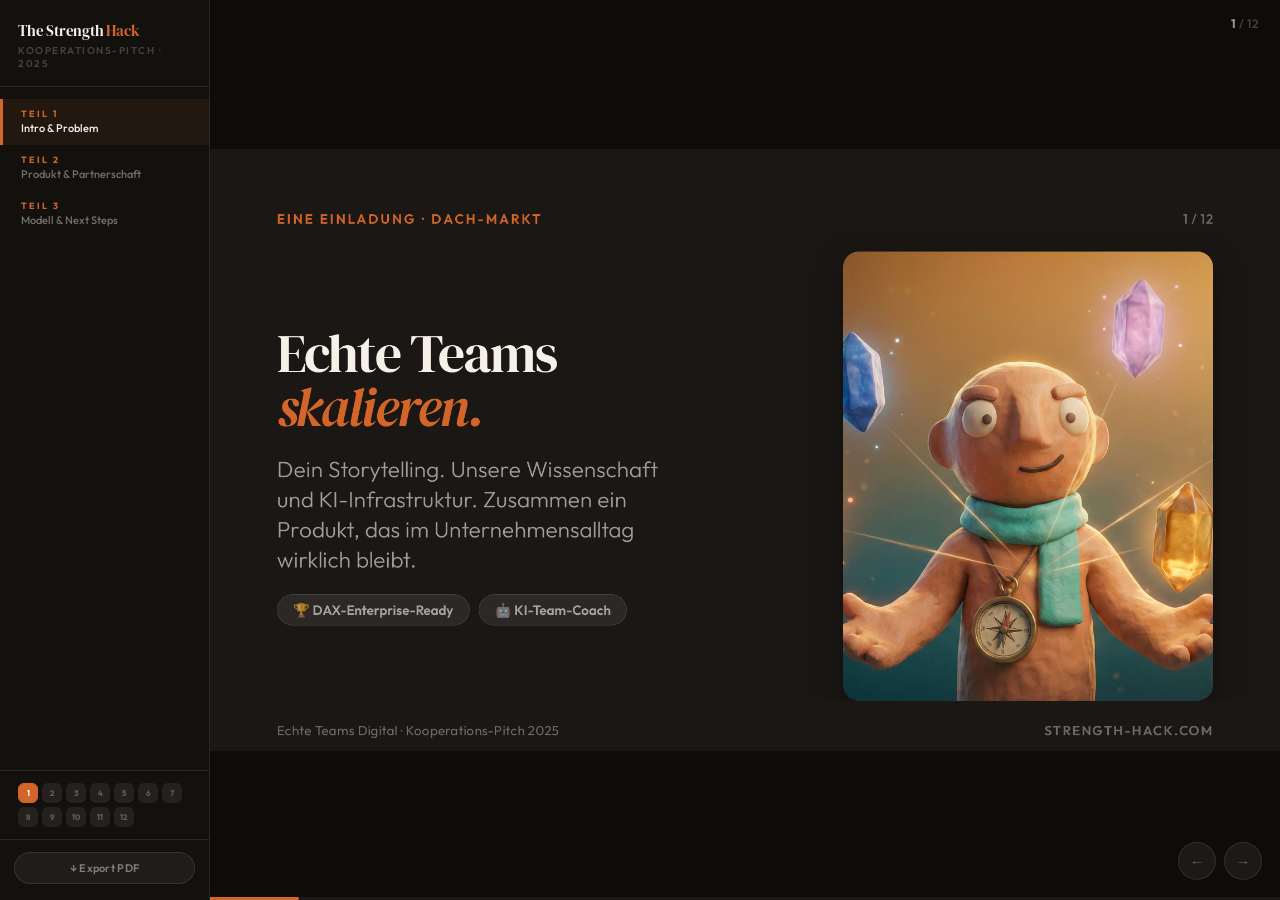
==== commit af798d8e: "Rework wording: du-Form, GmbH de-emphasized, authentic tone - All 'Deniz' references changed to 'du/" ====
--- a/deniz-pitch.html
+++ b/deniz-pitch.html
@@ -877,7 +877,7 @@
         <div class="frame between">
 
           <div class="top-bar">
-            <div class="eyebrow">Die Allianz · DACH-Markt</div>
+            <div class="eyebrow">Eine Einladung · DACH-Markt</div>
             <div class="page-num">1 / 12</div>
           </div>
 
@@ -887,7 +887,7 @@
                 Echte Teams<br/><em class="accent">skalieren.</em>
               </h1>
               <p class="sub" data-a="2" style="max-width:720px;">
-                Deniz Aytekin × Prof. Dr. Utho Creusen × Murk Creusen — Storytelling, Wissenschaft und KI-Infrastruktur. Ein Produkt.
+                Dein Storytelling. Unsere Wissenschaft und KI-Infrastruktur. Zusammen ein Produkt, das im Unternehmensalltag wirklich bleibt.
               </p>
               <div data-a="3" style="display:flex; gap:16px; flex-wrap:wrap;">
                 <span class="pill">🏆 DAX-Enterprise-Ready</span>
@@ -934,14 +934,14 @@
             </div>
             <div data-a="4" style="display:flex; flex-direction:column; gap:28px; align-self:center;">
               <div class="card-light" style="border-color:rgba(44,40,36,0.10);">
-                <div class="card-label" style="margin-bottom:12px;">Problem 01</div>
-                <div class="card-title">Zeit gegen Geld</div>
-                <div class="card-body" style="margin-top:12px;">Keynotes und Workshops sind an Deniz' Präsenz gebunden — nicht skalierbar, nicht persistent.</div>
+                <div class="card-label" style="margin-bottom:12px;">Die Grenze</div>
+                <div class="card-title">Deine Zeit ist gedeckelt</div>
+                <div class="card-body" style="margin-top:12px;">Deine besten Stunden sind an deine Präsenz gebunden — wirkungsvoll, aber nicht skalierbar.</div>
               </div>
               <div class="card-beige">
-                <div class="card-label" style="margin-bottom:12px;">Problem 02</div>
-                <div class="card-title">Keine Persistenz</div>
-                <div class="card-body" style="margin-top:12px;">Ohne digitales Betriebssystem verschwinden Erkenntnisse nach 3 Wochen im Unternehmensalltag.</div>
+                <div class="card-label" style="margin-bottom:12px;">Das Loch danach</div>
+                <div class="card-title">Erkenntnisse verpuffen</div>
+                <div class="card-body" style="margin-top:12px;">Ohne digitales Rückgrat verschwinden deine besten Impulse nach drei Wochen im Unternehmensalltag.</div>
               </div>
             </div>
           </div>
@@ -980,8 +980,8 @@
             </div>
             <div class="feat-card orange">
               <div class="card-label">Prof. Dr. Utho Creusen</div>
-              <div class="card-title" style="color:var(--ink);">Akademisches Fundament</div>
-              <div class="card-body" style="color:var(--ink-2);">SpringerGabler-Bücher, Positive Psychologie, universitäre Verankerung — die Schwere, die HR-Einkäufer brauchen.</div>
+              <div class="card-title" style="color:var(--on-dark);">Akademisches Fundament</div>
+              <div class="card-body" style="color:var(--on-dark-2);">SpringerGabler-Bücher, Positive Psychologie, universitäre Verankerung — die Schwere, die HR-Einkäufer brauchen.</div>
             </div>
             <div class="feat-card dark">
               <div class="card-label">Murk Creusen</div>
@@ -1010,30 +1010,30 @@
             <div class="page-num">4 / 12</div>
           </div>
 
-          <div class="grid-2-58" style="gap:100px; align-items:center;">
+          <div class="grid-2-58" style="gap:100px; align-items:flex-start;">
             <div>
-              <h2 class="h2" data-a="1" style="margin-bottom:36px; max-width:720px;">
+              <h2 class="h2" data-a="1" style="margin-bottom:20px; max-width:720px;">
                 Gebaut für<br/><em class="accent">Echte Teams.</em>
               </h2>
-              <p class="sub" data-a="2" style="margin-bottom:40px; max-width:680px;">
+              <p class="sub" data-a="2" style="margin-bottom:24px; max-width:680px;">
                 Die Plattform ist technologisch exakt auf das Framework von Echte Teams zugeschnitten — kein Umbau, keine Kompromisse.
               </p>
               <div data-a="3">
-                <div class="feat-row">
+                <div class="feat-row" style="padding:16px 0;">
                   <div class="feat-row-icon">🔵</div>
                   <div>
                     <div class="feat-row-title">Visueller Matching-Kompass</div>
                     <div class="feat-row-sub">Stärken-Gaps auf einen Blick — sofort handlungsfähig</div>
                   </div>
                 </div>
-                <div class="feat-row">
+                <div class="feat-row" style="padding:16px 0;">
                   <div class="feat-row-icon">⚡</div>
                   <div>
                     <div class="feat-row-title">Tuckman-Turbo</div>
                     <div class="feat-row-sub">Storming &amp; Norming — verkürzt auf Rekordzeit</div>
                   </div>
                 </div>
-                <div class="feat-row">
+                <div class="feat-row" style="padding:16px 0;">
                   <div class="feat-row-icon">🛡️</div>
                   <div>
                     <div class="feat-row-title">Psychological Safety</div>
@@ -1073,7 +1073,7 @@
                 Deine Impulse.<br/><em class="accent">Immer präsent.</em>
               </h2>
               <p class="sub" data-a="2" style="max-width:680px;">
-                Der integrierte KI-Team-Coach hält Deniz' Keynote-Erkenntnisse im Unternehmensalltag am Leben — ohne dass Deniz im Raum sein muss.
+                Der integrierte KI-Team-Coach hält deine Keynote-Erkenntnisse im Unternehmensalltag am Leben — auch wenn du längst auf der nächsten Bühne stehst.
               </p>
               <div class="divider" data-a="3"></div>
               <p class="body" data-a="3" style="max-width:680px;">
@@ -1101,7 +1101,7 @@
         <div class="frame between">
 
           <div class="top-bar">
-            <div class="eyebrow">Kein Startup-Risiko</div>
+            <div class="eyebrow">Bereit für die großen Namen</div>
             <div class="page-num">6 / 12</div>
           </div>
 
@@ -1112,25 +1112,25 @@
           </div>
 
           <div class="grid-4" data-a="2">
-            <div class="feat-card white">
+            <div class="feat-card white" style="padding:28px 28px; gap:14px;">
               <div class="card-label">🚀 Sofort einsatzbereit</div>
-              <div class="card-title">Vollständige Kern-Features</div>
-              <div class="card-body">Matching-Kompass, Tuckman-Tracker, Psych-Safety-Dashboard — alles live und bereit für den ersten Enterprise-Pitch.</div>
-            </div>
-            <div class="feat-card white" style="background:var(--beige); border-color:transparent;">
+              <div class="card-title" style="font-size:36px;">Vollständige Kern-Features</div>
+              <div class="card-body" style="font-size:26px;">Matching-Kompass, Tuckman-Tracker, Psych-Safety-Dashboard — alles live und bereit für den ersten Enterprise-Pitch.</div>
+            </div>
+            <div class="feat-card white" style="background:var(--beige); border-color:transparent; padding:28px 28px; gap:14px;">
               <div class="card-label">📈 Beliebig skalierbar</div>
-              <div class="card-title">Tiefe Org-Hierarchie</div>
-              <div class="card-body">Konzerne mit hunderten Unter-Teams lassen sich sauber abbilden. Deniz kann DAX-Entscheider morgen anrufen.</div>
-            </div>
-            <div class="feat-card white" style="background:var(--beige); border-color:transparent;">
+              <div class="card-title" style="font-size:36px;">Tiefe Org-Hierarchie</div>
+              <div class="card-body" style="font-size:26px;">Konzerne mit hunderten Unter-Teams lassen sich sauber abbilden. Du kannst DAX-Entscheider morgen anrufen.</div>
+            </div>
+            <div class="feat-card white" style="background:var(--beige); border-color:transparent; padding:28px 28px; gap:14px;">
               <div class="card-label">🏷️ Flexible Marke</div>
-              <div class="card-title">White-Label bereit</div>
-              <div class="card-body">Co-Branding oder vollständige White-Label-Lösung — fügt sich organisch in Echte Teams' Markenwelt ein.</div>
-            </div>
-            <div class="feat-card white">
+              <div class="card-title" style="font-size:36px;">White-Label bereit</div>
+              <div class="card-body" style="font-size:26px;">Co-Branding oder vollständige White-Label-Lösung — fügt sich organisch in Echte Teams' Markenwelt ein.</div>
+            </div>
+            <div class="feat-card white" style="padding:28px 28px; gap:14px;">
               <div class="card-label">🛠️ Jetzt gestaltbar</div>
-              <div class="card-title">Noch formbar</div>
-              <div class="card-body">Spezifische Wünsche — z.B. exklusive Cohort-Features — können noch leicht integriert werden.</div>
+              <div class="card-title" style="font-size:36px;">Noch formbar</div>
+              <div class="card-body" style="font-size:26px;">Spezifische Wünsche — z.B. exklusive Cohort-Features — können noch leicht integriert werden.</div>
             </div>
           </div>
 
@@ -1157,14 +1157,14 @@
           <div class="grid-2" style="gap:100px; align-items:center;">
             <div style="display:flex; flex-direction:column; gap:32px;">
               <h2 class="h2" data-a="1" style="max-width:700px;">
-                Deniz ist das<br/><em class="accent">Missing Link.</em>
+                Du bist das<br/><em class="accent">Missing Link.</em>
               </h2>
               <p class="sub" data-a="2" style="max-width:680px;">
-                Kein Wettbewerber im DACH-Raum kombiniert Elite-Storytelling aus dem Profisport mit wissenschaftlich validierter Team-Coaching-Software.
+                Kein anderer im DACH-Raum kombiniert dein Storytelling aus dem Profisport mit wissenschaftlich validierter Team-Coaching-Software.
               </p>
               <div class="divider" data-a="3"></div>
               <p class="body" data-a="3" style="max-width:660px;">
-                Deniz liefert die emotionale Bühne und den C-Level-Zugang, den kein Produkt erkaufen kann.
+                Du bringst die emotionale Bühne und den C-Level-Zugang, den kein Produkt erkaufen kann.
               </p>
             </div>
             <div data-a="4" style="display:flex; flex-direction:column; gap:24px; align-self:center;">
@@ -1185,7 +1185,7 @@
 
         </div>
         <div class="bottom-bar">
-          <div>Warum Deniz?</div>
+          <div>Deine einzigartige Position</div>
           <div class="source-line">strength-hack.com</div>
         </div>
       </div>
@@ -1208,7 +1208,7 @@
               Risikofreier <em class="accent">Sofortstart.</em>
             </h2>
             <p class="sub" style="max-width:860px;">
-              Keine GmbH-Gründung. Keine Bürokratie. Schlanke Kooperationsvereinbarung — und wir legen los.
+              Keine große Verpflichtung. Kein Papierkram. Eine einfache Vereinbarung — und wir legen zusammen los.
             </p>
           </div>
 
@@ -1216,22 +1216,22 @@
             <div class="step-row">
               <div class="step-num">01</div>
               <div>
-                <div class="step-title">Deniz öffnet den Sales-Funnel</div>
-                <div class="step-body">Keynotes, Netzwerk, Pitches bei C-Level-Entscheidern</div>
+                <div class="step-title">Du öffnest Türen — mit deiner Bühne</div>
+                <div class="step-body">Keynotes, Netzwerk, direkte Gespräche mit C-Level-Entscheidern</div>
               </div>
             </div>
             <div class="step-row hl">
               <div class="step-num">02</div>
               <div>
-                <div class="step-title">Wir liefern Technologie + Wissenschaft</div>
-                <div class="step-body">App, KI-Coach, akademisches Fundament — alles inklusive, kein Risiko für Deniz</div>
+                <div class="step-title">Wir stellen Technologie + Wissenschaft bereit</div>
+                <div class="step-body">App, KI-Coach, akademisches Fundament — alles inklusive, kein Risiko für dich</div>
               </div>
             </div>
             <div class="step-row">
               <div class="step-num">03</div>
               <div>
-                <div class="step-title">Umsatz nach Verursacherprinzip aufteilen</div>
-                <div class="step-body">Fair, transparent, vertraglich gesichert — ab dem ersten Euro</div>
+                <div class="step-title">Umsatz fair und transparent aufteilen</div>
+                <div class="step-body">Klar geregelt, offen besprochen — ab dem ersten Euro</div>
               </div>
             </div>
           </div>
@@ -1252,7 +1252,7 @@
         <div class="frame between">
 
           <div class="top-bar">
-            <div class="eyebrow">Faire Aufteilung · Verursacherprinzip</div>
+            <div class="eyebrow">Faire Aufteilung · Klar und transparent</div>
             <div class="page-num">9 / 12</div>
           </div>
 
@@ -1275,7 +1275,7 @@
                   <span class="split-lbl" style="color:var(--ink-2);">Strength Hack</span>
                 </div>
               </div>
-              <p class="body">Passives Einkommen auf alle Jahresabos, für die Deniz den Lead besorgt — auch wenn er gerade auf der Bühne steht.</p>
+              <p class="body">Passives Einkommen auf alle Jahresabos, für die du den Kontakt hergestellt hast — auch wenn du längst auf der nächsten Bühne stehst.</p>
             </div>
             <div class="card-beige" style="display:flex; flex-direction:column; gap:20px; padding:44px 44px;">
               <div class="card-label">🎤 Coaching &amp; Live-Sessions</div>
@@ -1309,44 +1309,44 @@
         <div class="frame between">
 
           <div class="top-bar">
-            <div class="eyebrow">Die Zukunftsvision</div>
+            <div class="eyebrow">Wo das hinführen kann</div>
             <div class="page-num">10 / 12</div>
           </div>
 
           <div data-a="1" style="flex-shrink:0;">
             <h2 class="h2" style="margin-bottom:8px;">
-              Von der Allianz zur <em class="accent">gemeinsamen GmbH.</em>
+              So wächst eine echte <em class="accent">Partnerschaft.</em>
             </h2>
           </div>
 
           <div data-a="2" class="grid-2" style="gap:40px; align-items:stretch; flex:1; min-height:0;">
             <div class="phase-box active-phase">
-              <div class="phase-label">Phase 1 · Sofortstart</div>
-              <div class="phase-heading">Revenue Share<br/>Allianz</div>
+              <div class="phase-label">So starten wir</div>
+              <div class="phase-heading">Gemeinsam<br/>loslegen</div>
               <ul class="phase-list">
-                <li>Schlanke Kooperationsvereinbarung</li>
-                <li>Keine GmbH-Gründung nötig</li>
-                <li>Sofortige Marktvalidierung</li>
-                <li>50/50 auf SaaS-Lizenzen</li>
+                <li>Eine einfache Vereinbarung</li>
+                <li>Kein Overhead, kein Risiko</li>
+                <li>Direkt in den Markt</li>
+                <li>50/50 auf Softwarelizenzen</li>
                 <li>80/20 auf Live-Sessions</li>
               </ul>
             </div>
             <div class="phase-box future-phase">
-              <div class="phase-label">Phase 2 · Die Zukunft</div>
-              <div class="phase-heading">Echte Teams<br/>Digital GmbH</div>
+              <div class="phase-label">Wenn ihr gemeinsam wächst</div>
+              <div class="phase-heading">Echte Teams<br/>Digital</div>
               <ul class="phase-list">
-                <li>Sobald Marktvalidierung erfolgt</li>
-                <li>Gewinne aus Phase 1 als Kapital</li>
-                <li>Investition in Performance-Marketing</li>
-                <li>Festes Support-Personal</li>
-                <li>Exklusive Feature-Entwicklung</li>
+                <li>Wenn der Markt es bestätigt</li>
+                <li>Gewinne fließen als Kapital ein</li>
+                <li>Mehr Reichweite, mehr Wirkung</li>
+                <li>Mehr Kapazität, weniger Reibung</li>
+                <li>Features, die ihr gemeinsam formt</li>
               </ul>
             </div>
           </div>
 
         </div>
         <div class="bottom-bar">
-          <div>Phase 2 · GmbH-Vision</div>
+          <div>Langfristige Perspektive</div>
           <div class="source-line">strength-hack.com</div>
         </div>
       </div>
@@ -1360,17 +1360,17 @@
         <div class="frame between">
 
           <div class="top-bar">
-            <div class="eyebrow">Warum das unwiderstehlich ist</div>
+            <div class="eyebrow">Was du damit gewinnst</div>
             <div class="page-num">11 / 12</div>
           </div>
 
           <div class="grid-2-58" style="gap:100px; align-items:center;">
             <div style="display:flex; flex-direction:column; gap:32px;">
               <h2 class="h2" data-a="1" style="max-width:720px;">
-                Für Deniz<br/><em class="accent">nur Upside.</em>
+                Für dich:<br/><em class="accent">nur Upside.</em>
               </h2>
               <p class="sub" data-a="2" style="max-width:680px;">
-                Null Entwicklungsrisiko. Volle Skalierung. Fokus auf die eigene Genie-Zone.
+                Kein Entwicklungsrisiko. Volle Skalierung. Fokus auf deine Genie-Zone.
               </p>
             </div>
             <div data-a="3" style="display:flex; flex-direction:column; gap:24px; align-self:center;">
@@ -1380,11 +1380,11 @@
               </div>
               <div class="card-beige">
                 <div class="card-label" style="margin-bottom:12px;">📈 Passives Einkommen</div>
-                <div class="card-body">Software-Jahresabos laufen weiter, während Deniz auf der Bühne steht oder im Urlaub ist.</div>
+                <div class="card-body">Software-Jahresabos laufen weiter, während du auf der Bühne stehst oder im Urlaub bist.</div>
               </div>
               <div class="card-light">
                 <div class="card-label" style="margin-bottom:12px;">🎯 Fokus auf Genie-Zone</div>
-                <div class="card-body">Sales, Storytelling, Keynotes — das ist Deniz' Job. Tech, Support und wissenschaftliches Backend: unser Job.</div>
+                <div class="card-body">Sales, Storytelling, Keynotes — das ist dein Job. Tech, Support und wissenschaftliches Backend: unser Job.</div>
               </div>
             </div>
           </div>
@@ -1415,10 +1415,10 @@
                 Gemeinsam den<br/><em class="accent">DACH-Markt</em><br/>definieren.
               </h1>
               <p class="sub" data-a="2" style="max-width:700px;">
-                Ein Gespräch. Eine Vereinbarung. Und wir bringen Echte Teams auf jedes Unternehmens-Dashboard im DACH-Raum.
+                Ein Gespräch. Kein Druck. Schau einfach, was daraus werden kann — für dich, für Echte Teams, für den DACH-Markt.
               </p>
               <div data-a="3" style="display:flex; gap:32px; align-items:center;">
-                <a class="btn-solid" href="https://strength-hack.com">Kooperation starten</a>
+                <a class="btn-solid" href="https://strength-hack.com">Lass uns reden</a>
                 <span class="small">strength-hack.com</span>
               </div>
             </div>
